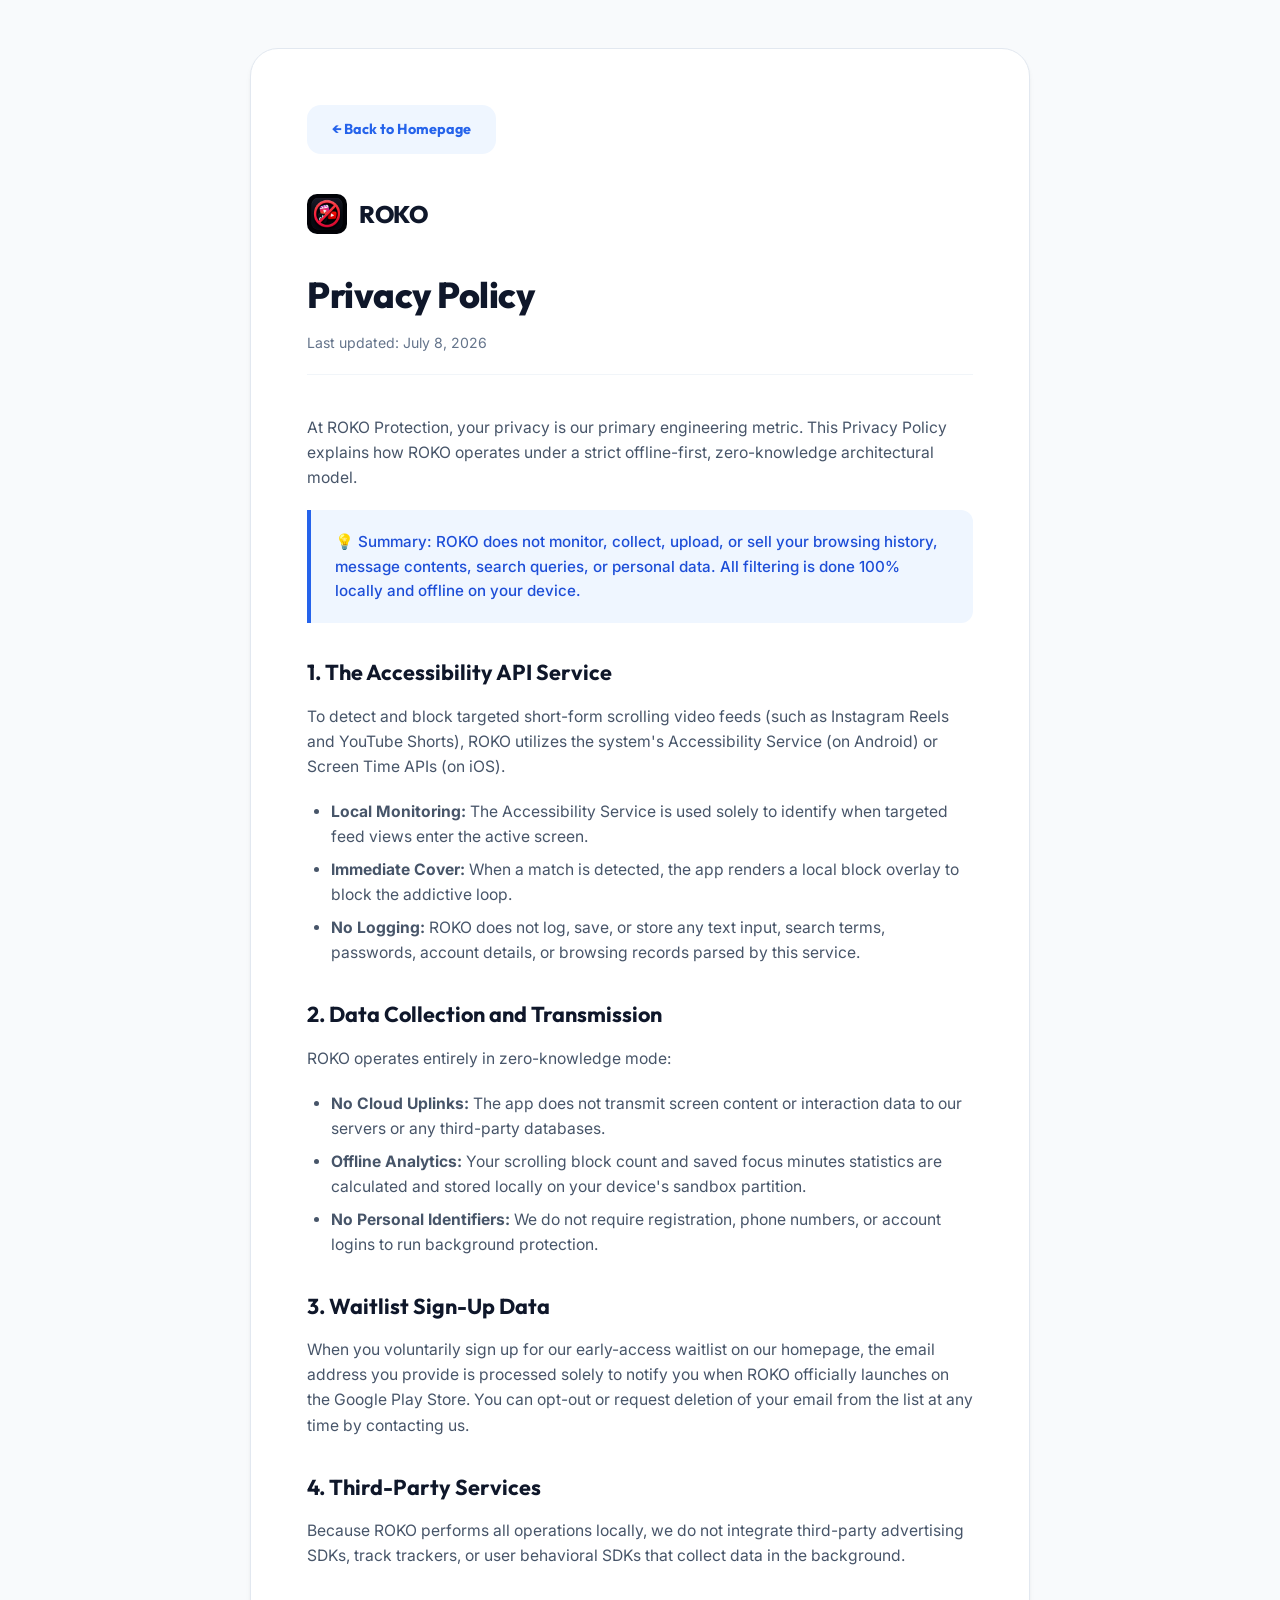
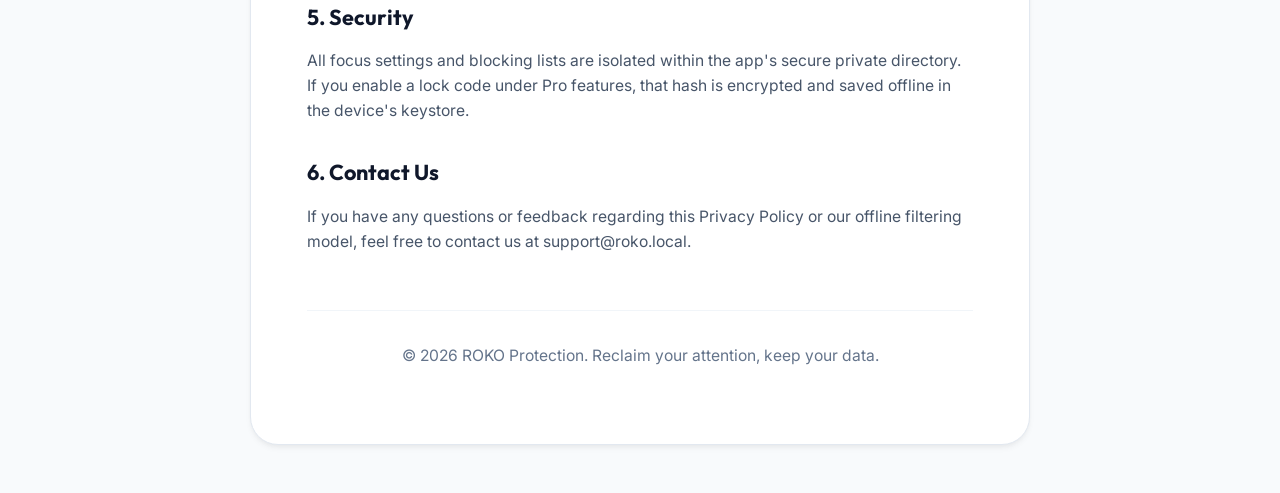
==== privacy.html @ dba42ca9 "Add Privacy Policy, pricing grid, waitlist storage, and Admin dashboard" ====
<!DOCTYPE html>
<html lang="en">
<head>
  <meta charset="UTF-8">
  <meta name="viewport" content="width=device-width, initial-scale=1.0">
  <title>Privacy Policy - ROKO Feed Blocker</title>
  
  <!-- Fonts -->
  <link rel="preconnect" href="https://fonts.googleapis.com">
  <link rel="preconnect" href="https://fonts.gstatic.com" crossorigin>
  <link href="https://fonts.googleapis.com/css2?family=Inter:wght@400;500;600;700&family=Outfit:wght@600;700;800&display=swap" rel="stylesheet">
  
  <style>
    :root {
      --color-primary: #2563eb;
      --color-primary-dark: #1d4ed8;
      --color-primary-light: #eff6ff;
      --text-title: #0f172a;
      --text-desc: #475569;
      --text-muted: #64748b;
      --bg-page: #f8fafc;
      --border-light: #f1f5f9;
      --border-medium: #e2e8f0;
      --shadow-sm: 0 1px 3px rgba(0,0,0,0.05);
      --shadow-md: 0 4px 6px -1px rgba(0,0,0,0.05), 0 2px 4px -1px rgba(0,0,0,0.03);
    }

    * {
      box-sizing: border-box;
      margin: 0;
      padding: 0;
    }

    body {
      background-color: var(--bg-page);
      color: var(--text-desc);
      font-family: 'Inter', sans-serif;
      line-height: 1.6;
      padding: 3rem 1.5rem;
    }

    .container {
      max-width: 780px;
      margin: 0 auto;
      background-color: #ffffff;
      padding: 3.5rem;
      border-radius: 28px;
      border: 1px solid var(--border-medium);
      box-shadow: var(--shadow-md);
    }

    .header-logo {
      display: flex;
      align-items: center;
      gap: 0.75rem;
      margin-bottom: 2rem;
      text-decoration: none;
    }

    .logo-img {
      width: 40px;
      height: 40px;
      border-radius: 10px;
      object-fit: cover;
    }

    .logo-text {
      font-family: 'Outfit', sans-serif;
      font-weight: 800;
      font-size: 1.5rem;
      color: var(--text-title);
      letter-spacing: -0.5px;
    }

    h1 {
      font-family: 'Outfit', sans-serif;
      font-size: 2.25rem;
      font-weight: 800;
      color: var(--text-title);
      margin-bottom: 0.5rem;
      letter-spacing: -0.5px;
    }

    .meta-date {
      font-size: 0.88rem;
      color: var(--text-muted);
      margin-bottom: 2.5rem;
      border-bottom: 1px solid var(--border-light);
      padding-bottom: 1.25rem;
    }

    h2 {
      font-family: 'Outfit', sans-serif;
      font-size: 1.35rem;
      font-weight: 700;
      color: var(--text-title);
      margin-top: 2rem;
      margin-bottom: 0.85rem;
    }

    p {
      margin-bottom: 1.25rem;
      font-size: 0.98rem;
    }

    ul, ol {
      margin-bottom: 1.25rem;
      padding-left: 1.5rem;
    }

    li {
      margin-bottom: 0.5rem;
      font-size: 0.98rem;
    }

    .highlight-box {
      background-color: var(--color-primary-light);
      border-left: 4px solid var(--color-primary);
      padding: 1.25rem 1.5rem;
      border-radius: 0 12px 12px 0;
      margin-bottom: 1.5rem;
    }

    .highlight-box p {
      margin-bottom: 0;
      color: var(--color-primary-dark);
      font-weight: 500;
      font-size: 0.95rem;
    }

    .btn-back {
      display: inline-flex;
      align-items: center;
      gap: 0.5rem;
      background-color: var(--color-primary-light);
      color: var(--color-primary);
      text-decoration: none;
      padding: 0.75rem 1.5rem;
      border-radius: 14px;
      font-family: 'Outfit', sans-serif;
      font-weight: 700;
      font-size: 0.9rem;
      transition: all 0.2s;
      border: 1px solid transparent;
      margin-bottom: 2.5rem;
    }

    .btn-back:hover {
      background-color: var(--color-primary);
      color: #ffffff;
    }

    footer {
      text-align: center;
      margin-top: 3.5rem;
      padding-top: 2rem;
      border-top: 1px solid var(--border-light);
      font-size: 0.88rem;
      color: var(--text-muted);
    }

    @media (max-width: 600px) {
      body {
        padding: 1.5rem 0.75rem;
      }
      .container {
        padding: 2rem 1.5rem;
        border-radius: 20px;
      }
      h1 {
        font-size: 1.75rem;
      }
    }
  </style>
</head>
<body>

  <div class="container">
    <a href="index.html" class="btn-back">
      ← Back to Homepage
    </a>

    <div class="header-logo">
      <img src="assets/logo.jpg" alt="ROKO Logo" class="logo-img">
      <span class="logo-text">ROKO</span>
    </div>

    <h1>Privacy Policy</h1>
    <div class="meta-date">Last updated: July 8, 2026</div>

    <p>At ROKO Protection, your privacy is our primary engineering metric. This Privacy Policy explains how ROKO operates under a strict offline-first, zero-knowledge architectural model.</p>

    <div class="highlight-box">
      <p>💡 Summary: ROKO does not monitor, collect, upload, or sell your browsing history, message contents, search queries, or personal data. All filtering is done 100% locally and offline on your device.</p>
    </div>

    <h2>1. The Accessibility API Service</h2>
    <p>To detect and block targeted short-form scrolling video feeds (such as Instagram Reels and YouTube Shorts), ROKO utilizes the system's Accessibility Service (on Android) or Screen Time APIs (on iOS).</p>
    <ul>
      <li><strong>Local Monitoring:</strong> The Accessibility Service is used solely to identify when targeted feed views enter the active screen.</li>
      <li><strong>Immediate Cover:</strong> When a match is detected, the app renders a local block overlay to block the addictive loop.</li>
      <li><strong>No Logging:</strong> ROKO does not log, save, or store any text input, search terms, passwords, account details, or browsing records parsed by this service.</li>
    </ul>

    <h2>2. Data Collection and Transmission</h2>
    <p>ROKO operates entirely in zero-knowledge mode:
      <ul>
        <li><strong>No Cloud Uplinks:</strong> The app does not transmit screen content or interaction data to our servers or any third-party databases.</li>
        <li><strong>Offline Analytics:</strong> Your scrolling block count and saved focus minutes statistics are calculated and stored locally on your device's sandbox partition.</li>
        <li><strong>No Personal Identifiers:</strong> We do not require registration, phone numbers, or account logins to run background protection.</li>
      </ul>
    </p>

    <h2>3. Waitlist Sign-Up Data</h2>
    <p>When you voluntarily sign up for our early-access waitlist on our homepage, the email address you provide is processed solely to notify you when ROKO officially launches on the Google Play Store. You can opt-out or request deletion of your email from the list at any time by contacting us.</p>

    <h2>4. Third-Party Services</h2>
    <p>Because ROKO performs all operations locally, we do not integrate third-party advertising SDKs, track trackers, or user behavioral SDKs that collect data in the background.</p>

    <h2>5. Security</h2>
    <p>All focus settings and blocking lists are isolated within the app's secure private directory. If you enable a lock code under Pro features, that hash is encrypted and saved offline in the device's keystore.</p>

    <h2>6. Contact Us</h2>
    <p>If you have any questions or feedback regarding this Privacy Policy or our offline filtering model, feel free to contact us at support@roko.local.</p>

    <footer>
      <p>&copy; 2026 ROKO Protection. Reclaim your attention, keep your data.</p>
    </footer>
  </div>

</body>
</html>
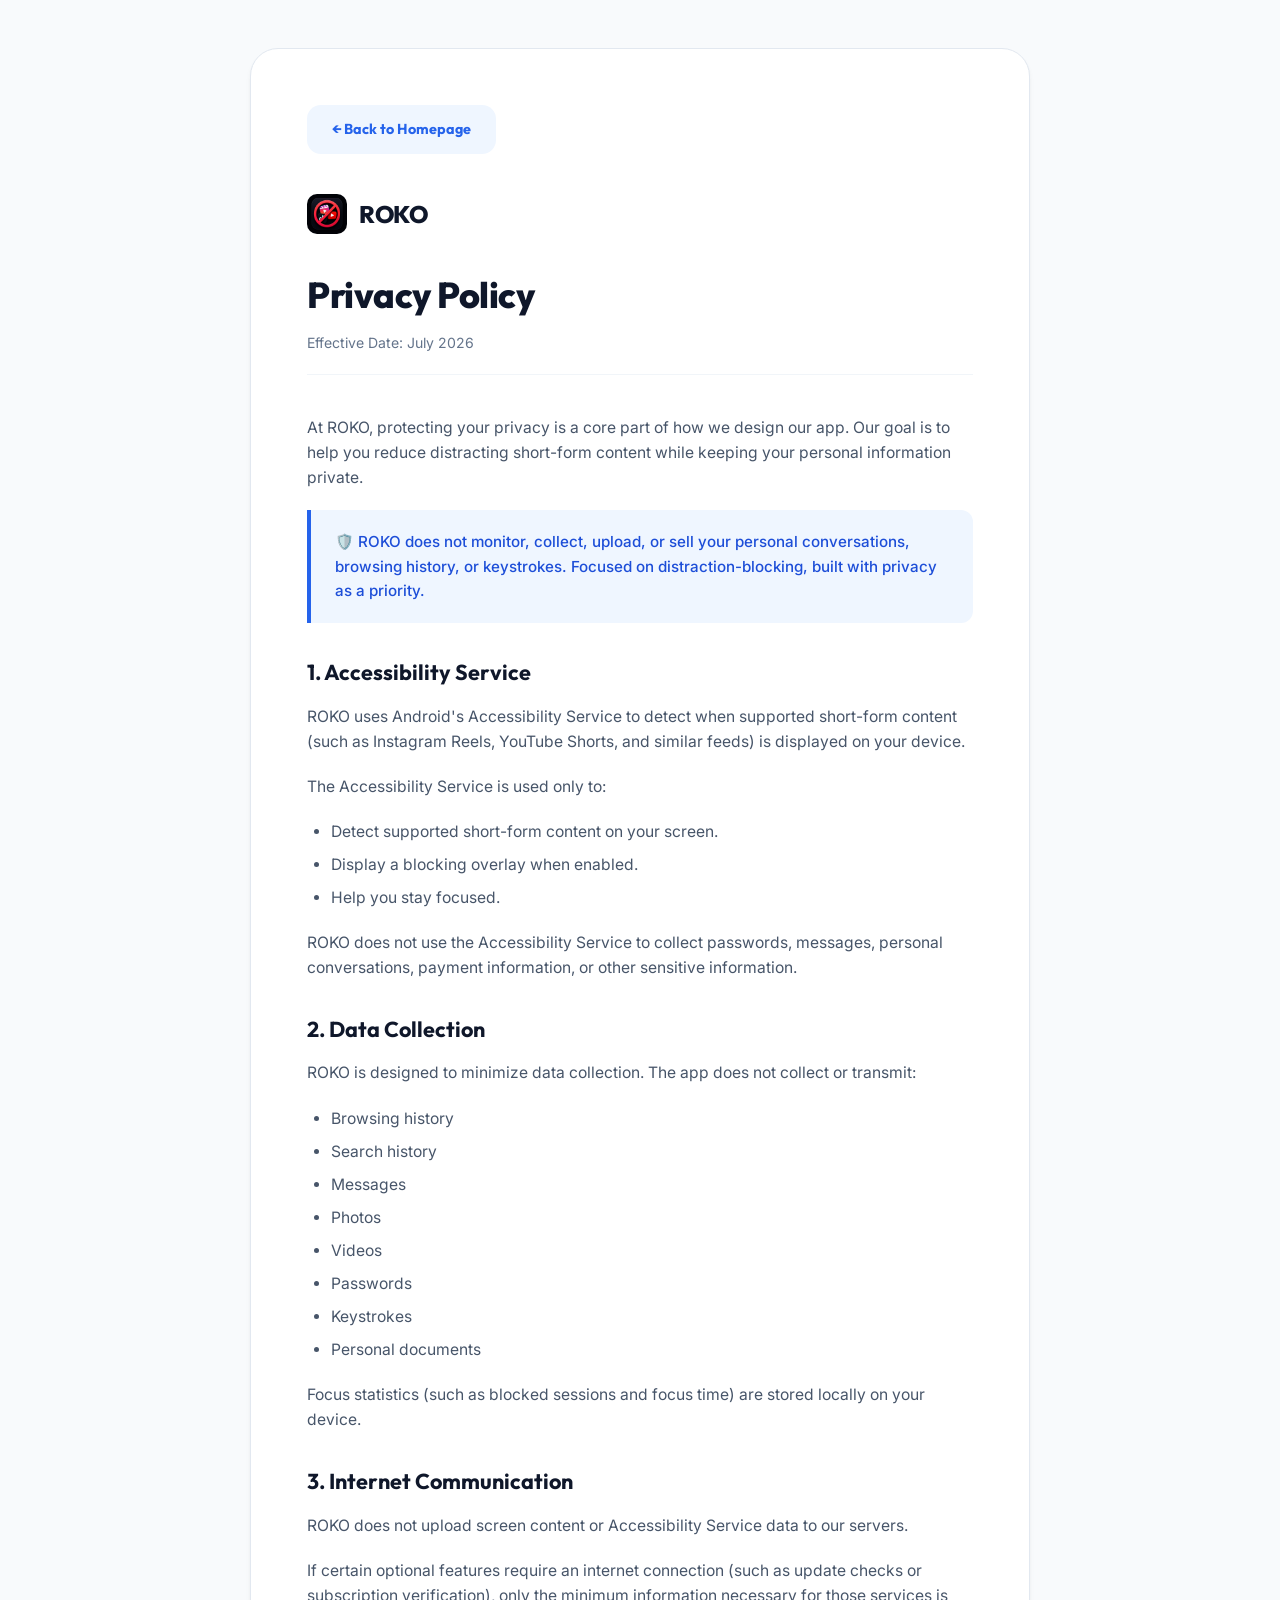
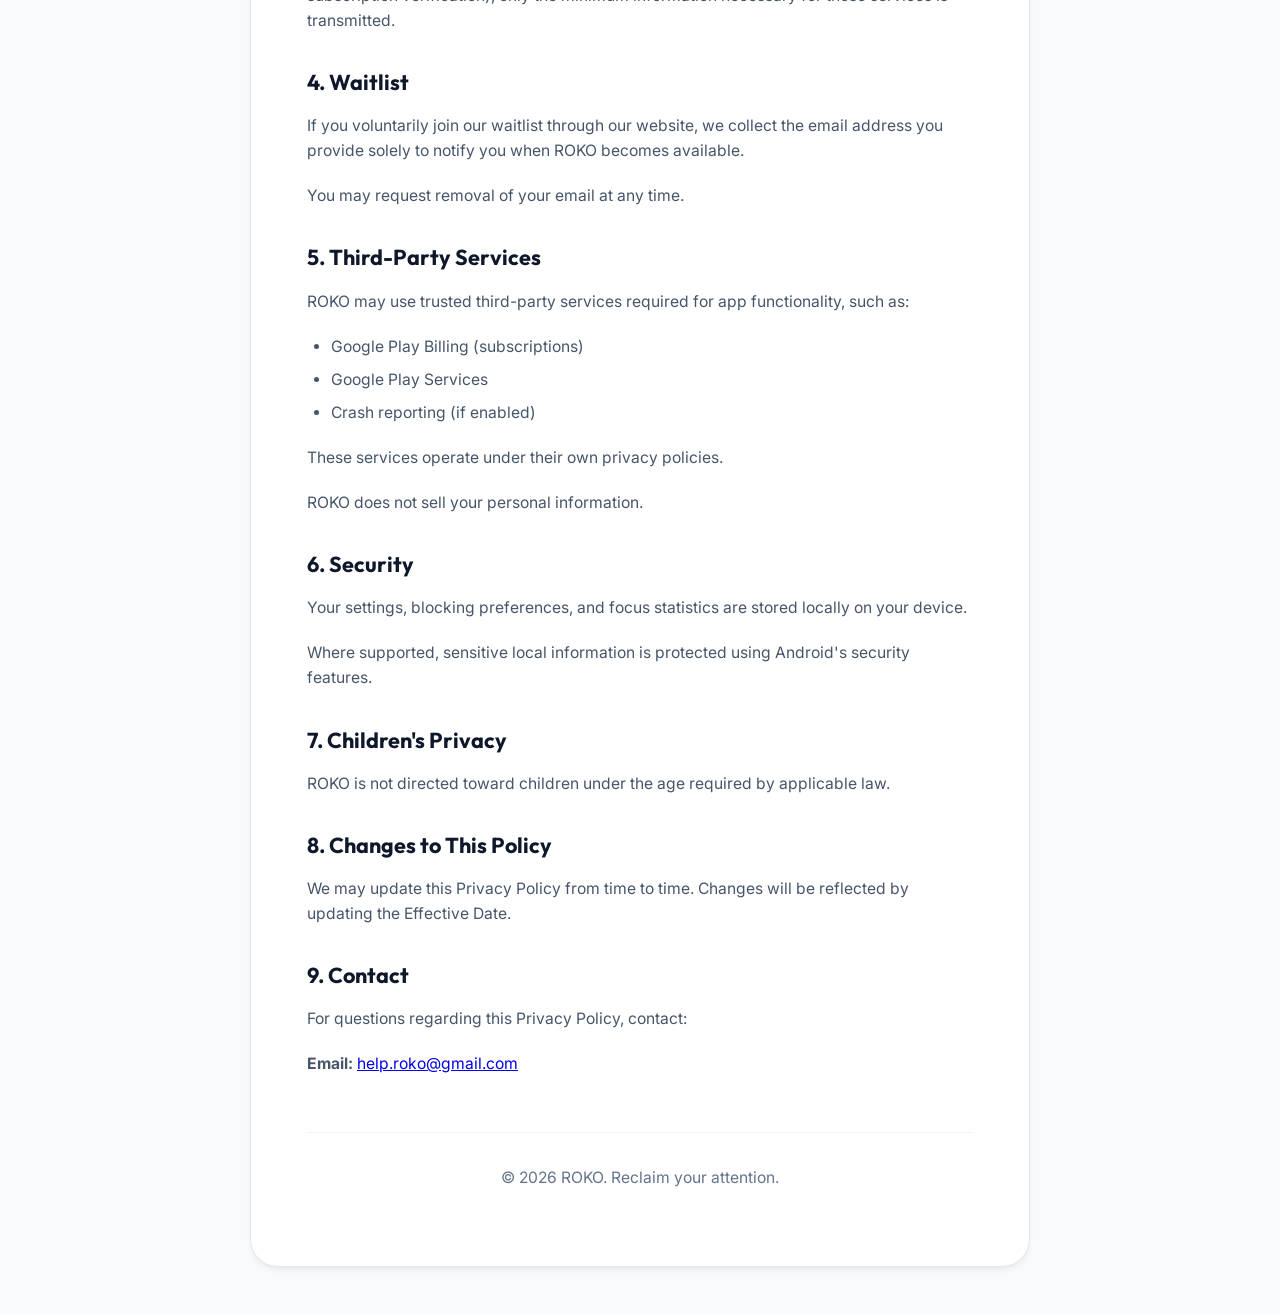
==== commit 457d2e81: "Update Privacy Policy text with compliant version and help.roko@gmail.com contact info" ====
--- a/privacy.html
+++ b/privacy.html
@@ -186,45 +186,72 @@
     </div>
 
     <h1>Privacy Policy</h1>
-    <div class="meta-date">Last updated: July 8, 2026</div>
-
-    <p>At ROKO Protection, your privacy is our primary engineering metric. This Privacy Policy explains how ROKO operates under a strict offline-first, zero-knowledge architectural model.</p>
+    <div class="meta-date">Effective Date: July 2026</div>
+
+    <p>At ROKO, protecting your privacy is a core part of how we design our app. Our goal is to help you reduce distracting short-form content while keeping your personal information private.</p>
 
     <div class="highlight-box">
-      <p>💡 Summary: ROKO does not monitor, collect, upload, or sell your browsing history, message contents, search queries, or personal data. All filtering is done 100% locally and offline on your device.</p>
+      <p>🛡️ ROKO does not monitor, collect, upload, or sell your personal conversations, browsing history, or keystrokes. Focused on distraction-blocking, built with privacy as a priority.</p>
     </div>
 
-    <h2>1. The Accessibility API Service</h2>
-    <p>To detect and block targeted short-form scrolling video feeds (such as Instagram Reels and YouTube Shorts), ROKO utilizes the system's Accessibility Service (on Android) or Screen Time APIs (on iOS).</p>
+    <h2>1. Accessibility Service</h2>
+    <p>ROKO uses Android's Accessibility Service to detect when supported short-form content (such as Instagram Reels, YouTube Shorts, and similar feeds) is displayed on your device.</p>
+    <p>The Accessibility Service is used only to:</p>
     <ul>
-      <li><strong>Local Monitoring:</strong> The Accessibility Service is used solely to identify when targeted feed views enter the active screen.</li>
-      <li><strong>Immediate Cover:</strong> When a match is detected, the app renders a local block overlay to block the addictive loop.</li>
-      <li><strong>No Logging:</strong> ROKO does not log, save, or store any text input, search terms, passwords, account details, or browsing records parsed by this service.</li>
+      <li>Detect supported short-form content on your screen.</li>
+      <li>Display a blocking overlay when enabled.</li>
+      <li>Help you stay focused.</li>
     </ul>
-
-    <h2>2. Data Collection and Transmission</h2>
-    <p>ROKO operates entirely in zero-knowledge mode:
-      <ul>
-        <li><strong>No Cloud Uplinks:</strong> The app does not transmit screen content or interaction data to our servers or any third-party databases.</li>
-        <li><strong>Offline Analytics:</strong> Your scrolling block count and saved focus minutes statistics are calculated and stored locally on your device's sandbox partition.</li>
-        <li><strong>No Personal Identifiers:</strong> We do not require registration, phone numbers, or account logins to run background protection.</li>
-      </ul>
-    </p>
-
-    <h2>3. Waitlist Sign-Up Data</h2>
-    <p>When you voluntarily sign up for our early-access waitlist on our homepage, the email address you provide is processed solely to notify you when ROKO officially launches on the Google Play Store. You can opt-out or request deletion of your email from the list at any time by contacting us.</p>
-
-    <h2>4. Third-Party Services</h2>
-    <p>Because ROKO performs all operations locally, we do not integrate third-party advertising SDKs, track trackers, or user behavioral SDKs that collect data in the background.</p>
-
-    <h2>5. Security</h2>
-    <p>All focus settings and blocking lists are isolated within the app's secure private directory. If you enable a lock code under Pro features, that hash is encrypted and saved offline in the device's keystore.</p>
-
-    <h2>6. Contact Us</h2>
-    <p>If you have any questions or feedback regarding this Privacy Policy or our offline filtering model, feel free to contact us at support@roko.local.</p>
+    <p>ROKO does not use the Accessibility Service to collect passwords, messages, personal conversations, payment information, or other sensitive information.</p>
+
+    <h2>2. Data Collection</h2>
+    <p>ROKO is designed to minimize data collection. The app does not collect or transmit:</p>
+    <ul>
+      <li>Browsing history</li>
+      <li>Search history</li>
+      <li>Messages</li>
+      <li>Photos</li>
+      <li>Videos</li>
+      <li>Passwords</li>
+      <li>Keystrokes</li>
+      <li>Personal documents</li>
+    </ul>
+    <p>Focus statistics (such as blocked sessions and focus time) are stored locally on your device.</p>
+
+    <h2>3. Internet Communication</h2>
+    <p>ROKO does not upload screen content or Accessibility Service data to our servers.</p>
+    <p>If certain optional features require an internet connection (such as update checks or subscription verification), only the minimum information necessary for those services is transmitted.</p>
+
+    <h2>4. Waitlist</h2>
+    <p>If you voluntarily join our waitlist through our website, we collect the email address you provide solely to notify you when ROKO becomes available.</p>
+    <p>You may request removal of your email at any time.</p>
+
+    <h2>5. Third-Party Services</h2>
+    <p>ROKO may use trusted third-party services required for app functionality, such as:</p>
+    <ul>
+      <li>Google Play Billing (subscriptions)</li>
+      <li>Google Play Services</li>
+      <li>Crash reporting (if enabled)</li>
+    </ul>
+    <p>These services operate under their own privacy policies.</p>
+    <p>ROKO does not sell your personal information.</p>
+
+    <h2>6. Security</h2>
+    <p>Your settings, blocking preferences, and focus statistics are stored locally on your device.</p>
+    <p>Where supported, sensitive local information is protected using Android's security features.</p>
+
+    <h2>7. Children's Privacy</h2>
+    <p>ROKO is not directed toward children under the age required by applicable law.</p>
+
+    <h2>8. Changes to This Policy</h2>
+    <p>We may update this Privacy Policy from time to time. Changes will be reflected by updating the Effective Date.</p>
+
+    <h2>9. Contact</h2>
+    <p>For questions regarding this Privacy Policy, contact:</p>
+    <p><strong>Email:</strong> <a href="mailto:help.roko@gmail.com">help.roko@gmail.com</a></p>
 
     <footer>
-      <p>&copy; 2026 ROKO Protection. Reclaim your attention, keep your data.</p>
+      <p>&copy; 2026 ROKO. Reclaim your attention.</p>
     </footer>
   </div>
 
